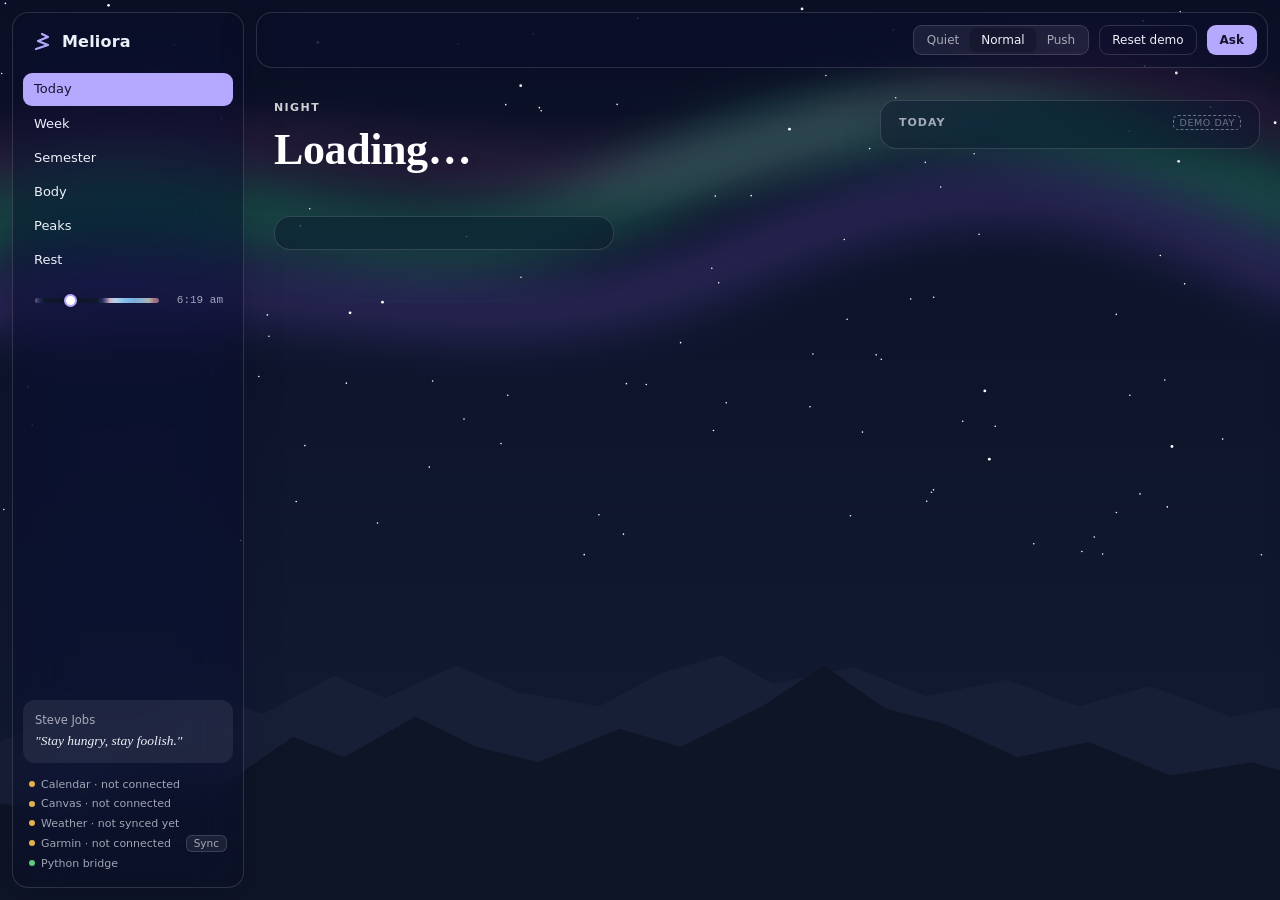
==== src/meliora/ui/index.html @ 4101218d "Garmin collector: sleep, HRV, RHR, Body Battery, readiness, VO2 max, activities Generic metrics tabl" ====
<!doctype html>
<html lang="en" data-ink="dark">
<head>
<meta charset="utf-8">
<title>Meliora</title>
<link rel="stylesheet" href="style.css">
</head>
<body>

<!-- The sky: everything behind the glass. -->
<div class="sky" id="sky" aria-hidden="true">
  <!-- Stars and aurora animate whole layers (GPU-composited), never shapes inside an SVG. -->
  <div class="stars" id="stars"></div>
  <div class="aurora" id="aurora">
    <svg width="0" height="0" style="position:absolute"><defs><filter id="soft" x="-20%" y="-50%" width="140%" height="200%"><feGaussianBlur stdDeviation="22"/></filter></defs></svg>
    <svg class="rib r1" viewBox="0 0 1440 600" preserveAspectRatio="none"><path filter="url(#soft)" fill="none" stroke-linecap="round" d="M-60 230 C 200 120, 420 300, 700 190 S 1180 90, 1500 210" stroke="#3BE38B" stroke-width="70"/></svg>
    <svg class="rib r2" viewBox="0 0 1440 600" preserveAspectRatio="none"><path filter="url(#soft)" fill="none" stroke-linecap="round" d="M-60 300 C 260 220, 520 360, 820 250 S 1240 180, 1500 280" stroke="#8A5CF6" stroke-width="60"/></svg>
    <svg class="rib r3" viewBox="0 0 1440 600" preserveAspectRatio="none"><path filter="url(#soft)" fill="none" stroke-linecap="round" d="M-60 160 C 300 90, 600 220, 900 130 S 1300 60, 1500 140" stroke="#E05AA8" stroke-width="40"/></svg>
  </div>
  <div class="sun" id="sun"></div>
  <div class="belt" id="belt"></div>
  <div class="glow" id="glow"></div>
  <svg class="ridge" viewBox="0 0 1440 300" preserveAspectRatio="xMidYMax slice">
    <defs>
      <linearGradient id="litGrad" x1="0" y1="0" x2="0" y2="1">
        <stop offset="0" stop-color="#F2B39B" stop-opacity="1"/>
        <stop offset=".45" stop-color="#F2B39B" stop-opacity=".35"/>
        <stop offset=".8" stop-color="#F2B39B" stop-opacity="0"/>
      </linearGradient>
    </defs>
    <path id="ridge-far" d="M0 300 L0 170 L80 150 L150 120 L210 140 L290 95 L350 118 L420 80 L470 102 L540 70 L600 96 L680 110 L740 78 L800 60 L850 88 L930 72 L1000 100 L1080 84 L1150 110 L1220 90 L1300 120 L1380 104 L1440 130 L1440 300 Z"/>
    <path id="ridge-near" d="M0 300 L0 230 L90 205 L170 215 L250 170 L310 188 L380 140 L430 160 L500 120 L560 150 L620 165 L700 132 L760 150 L840 110 L900 70 L960 112 L1020 128 L1090 160 L1160 145 L1240 178 L1320 165 L1440 200 L1440 300 Z"/>
    <path id="ridge-lit" fill="url(#litGrad)" d="M0 300 L0 230 L90 205 L170 215 L250 170 L310 188 L380 140 L430 160 L500 120 L560 150 L620 165 L700 132 L760 150 L840 110 L900 70 L960 112 L1020 128 L1090 160 L1160 145 L1240 178 L1320 165 L1440 200 L1440 300 Z"/>
  </svg>
</div>

<div class="app">
  <aside class="side glass">
    <div class="brand">
      <svg width="20" height="20" viewBox="0 0 20 20" aria-hidden="true"><path d="M3 17 L15 13 L5 9 L15 5 L9 2" fill="none" stroke="currentColor" stroke-width="2.2" stroke-linecap="round" stroke-linejoin="round"/></svg>
      Meliora
    </div>
    <nav>
      <a class="nav on">Today <b id="pendcount"></b></a>
      <a class="nav">Week</a>
      <a class="nav">Semester</a>
      <a class="nav">Body</a>
      <a class="nav">Peaks</a>
      <a class="nav">Rest</a>
    </nav>
    <div class="scrub">
      <input type="range" id="slider" min="0" max="1439" step="1" aria-label="Time of day for the sky">
      <button class="time" id="time" title="Back to the real time"></button>
    </div>
    <div class="why">Steve Jobs<em>"Stay hungry, stay foolish."</em></div>
    <div class="sources">
      <div class="src off"><i></i>Calendar · not connected</div>
      <div class="src off"><i></i>Canvas · not connected</div>
      <div class="src off" id="src-weather"><i></i>Weather · not synced yet</div>
      <div class="src off"><span id="src-garmin"><i></i>Garmin · not connected</span><button class="sync" id="sync" title="Pull from Garmin now">Sync</button></div>
      <div class="src" id="bridge"><i></i>Python bridge</div>
    </div>
  </aside>

  <header class="top glass">
    <div class="date"><b id="date"></b><span id="wx"></span></div>
    <div class="spacer"></div>
    <div class="seg" role="group" aria-label="How hard it pushes">
      <button data-push="quiet">Quiet</button><button data-push="normal" class="on">Normal</button><button data-push="push">Push</button>
    </div>
    <button class="btn ghost" id="reset" title="Clear today's Confirm/Decline choices">Reset demo</button>
    <button class="btn primary" id="ask">Ask</button>
  </header>

  <main class="center">
    <section class="hero">
      <div class="eyebrow" id="phase"></div>
      <h1 class="sentence" id="sentence">Loading…</h1>
      <div class="because" id="because"></div>
      <div class="next glass" id="next"></div>
    </section>

    <section class="agenda glass">
      <div class="agenda-h"><h3>Today</h3><span class="tag-demo">demo day</span></div>
      <div class="rows" id="rows"></div>
    </section>

    <aside class="drawer glass" id="drawer" aria-label="Ask">
      <div class="dh"><b>Ask</b><button class="btn ghost" id="close">Close</button></div>
      <div class="msgs" id="msgs">
        <div class="m a">Ask about your day. The model isn't connected yet, but this goes through Python.</div>
      </div>
      <form class="compose" id="compose"><input id="q" placeholder="Ask about your day…" autocomplete="off"></form>
    </aside>
  </main>

  <div class="toast" id="toast"></div>
</div>

<script src="sky.js"></script>
<script src="app.js"></script>
</body>
</html>
---- src/meliora/ui/style.css ----
/* Meliora: glass panels over a sky that follows the sun. System fonts only (offline). */
:root{
  --serif: ui-serif, "New York", "Iowan Old Style", Georgia, serif;
  --sans: -apple-system, BlinkMacSystemFont, "SF Pro Text", "Helvetica Neue", system-ui, sans-serif;
  --mono: ui-monospace, "SF Mono", Menlo, monospace;
  --sky-ink:#fff;
}
/* Ink tokens flip with the sky's brightness (set by sky.js), not with macOS appearance. */
:root[data-ink="dark"]{
  --glass:rgba(12,14,34,.42); --glass-2:rgba(255,255,255,.07); --edge:rgba(255,255,255,.14);
  --ink:#EEF0FA; --muted:rgba(238,240,250,.66); --faint:rgba(238,240,250,.42);
  --accent:#B4A8FF; --accent-ink:#17142E; --pen:#E9C48A; --pen-soft:rgba(233,196,138,.13);
  --rest:#7FD6C2; --now:#FF8C73; color-scheme:dark;
}
:root[data-ink="light"]{
  --glass:rgba(255,255,255,.52); --glass-2:rgba(255,255,255,.5); --edge:rgba(255,255,255,.7);
  --ink:#141A2E; --muted:rgba(20,26,46,.64); --faint:rgba(20,26,46,.42);
  --accent:#4B3DB3; --accent-ink:#fff; --pen:#94640F; --pen-soft:rgba(233,196,138,.28);
  --rest:#1F6E5F; --now:#C24F3A; color-scheme:light;
}

*{box-sizing:border-box}
html,body{margin:0;height:100%;overflow:hidden}
body{font:13px/1.4 var(--sans);color:var(--ink);background:#0B1026;-webkit-font-smoothing:antialiased;transition:color .6s}
button{font:inherit;color:inherit;cursor:pointer}
button:focus-visible,input:focus-visible{outline:2px solid var(--accent);outline-offset:2px}

/* ---------- sky ---------- */
.sky{position:fixed;inset:0;overflow:hidden;background:#0B1026}
.stars{position:absolute;inset:0;transition:opacity .8s}
.stars svg{position:absolute;inset:0;width:100%;height:100%;fill:#fff;animation:twinkle 6s ease-in-out infinite;will-change:opacity}
@keyframes twinkle{50%{opacity:.35}}
.aurora{position:absolute;left:0;top:0;width:100%;height:70%;transition:opacity .8s;mix-blend-mode:screen}
.rib{position:absolute;inset:0;width:100%;height:100%;overflow:visible;animation:drift 26s ease-in-out infinite alternate;will-change:transform}
.r1{opacity:.25}.r2{opacity:.2;animation-duration:34s}.r3{opacity:.15;animation-duration:41s}
@keyframes drift{0%{transform:translateX(-40px) scaleY(.9)}50%{opacity:.15}100%{transform:translateX(50px) scaleY(1.1)}}
/* Battery: invisible layers stop, and everything stops when the window isn't in front. */
.sky .off{visibility:hidden}
.sky .off *,html.paused .sky *{animation-play-state:paused}
.sun{position:absolute;width:54px;height:54px;margin:-27px 0 0 -27px;border-radius:50%;background:var(--sun,#FFF7E0);
  box-shadow:0 0 40px 14px color-mix(in srgb,var(--sun,#FFF7E0) 55%,transparent),0 0 140px 60px color-mix(in srgb,var(--sun,#FFF7E0) 22%,transparent)}
.belt{position:absolute;left:0;right:0;bottom:22%;height:26%;background:linear-gradient(to bottom,transparent,rgba(var(--belt,200,139,176),.9) 60%,transparent)}
.glow{position:absolute;left:0;right:0;bottom:0;height:60%;background:radial-gradient(120% 80% at 70% 100%,rgba(242,179,86,.95),transparent 65%)}
.ridge{position:absolute;left:0;right:0;bottom:0;width:100%;height:34vh}
.ridge path{transition:fill .6s}
#ridge-lit{mix-blend-mode:screen;transition:opacity .6s}

/* ---------- app grid ---------- */
.app{position:relative;height:100vh;display:grid;grid-template-columns:232px minmax(0,1fr);grid-template-rows:56px minmax(0,1fr);gap:12px;padding:12px}
.glass{background:var(--glass);border:1px solid var(--edge);border-radius:16px;
  -webkit-backdrop-filter:blur(24px) saturate(1.5);backdrop-filter:blur(24px) saturate(1.5);
  box-shadow:0 10px 40px rgba(5,8,25,.18);transition:background .6s,border-color .6s}

.side{grid-row:1/3;padding:16px 10px;display:flex;flex-direction:column;gap:2px}
.brand{display:flex;align-items:center;gap:9px;padding:2px 10px 18px;font-weight:700;font-size:16px;letter-spacing:.2px;color:var(--ink)}
.brand svg{color:var(--accent)}
nav{display:flex;flex-direction:column;gap:2px}
.nav{display:flex;justify-content:space-between;padding:7px 11px;border-radius:9px;font-weight:500;color:var(--ink);cursor:default}
.nav:hover{background:var(--glass-2)}
.nav.on{background:var(--accent);color:var(--accent-ink)}
.nav b{font-weight:600;font-size:11px;opacity:.75}
.why{margin-top:auto;padding:12px;border-radius:12px;background:var(--glass-2);color:var(--muted);font-size:11.5px}
.why em{display:block;margin-top:4px;font-family:var(--serif);font-style:italic;font-size:13.5px;color:var(--ink)}
.sources{margin-top:12px;padding:0 6px;display:flex;flex-direction:column;gap:4px;font-size:11px;color:var(--muted)}
.src{display:flex;align-items:center;gap:6px}
.src i{width:6px;height:6px;border-radius:50%;background:#5FC97F}
.src.off i{background:#E2B04F}
.src span{display:flex;align-items:center;gap:6px}
.src .sync{margin-left:auto;border:1px solid var(--edge);background:var(--glass-2);border-radius:6px;padding:0 7px;font-size:10.5px;color:var(--muted)}
.src .sync:disabled{opacity:.5;cursor:default}

.top{display:flex;align-items:center;gap:10px;padding:0 10px 0 18px}
.date b{font-size:14px;font-weight:600}
.date span{color:var(--muted);margin-left:10px}
.spacer{flex:1}
.seg{display:flex;background:var(--glass-2);border:1px solid var(--edge);border-radius:9px;padding:2px}
.seg button{border:0;background:none;padding:4px 11px;border-radius:7px;font-size:12px;color:var(--muted)}
.seg button.on{background:var(--glass);color:var(--ink);box-shadow:0 1px 3px rgba(0,0,0,.15)}
.btn{border:1px solid var(--edge);background:var(--glass-2);border-radius:9px;padding:6px 12px;font-size:12px}
.btn.primary{background:var(--accent);border-color:transparent;color:var(--accent-ink);font-weight:600}
.btn.ghost{background:none}

/* ---------- center ---------- */
.center{position:relative;display:grid;grid-template-columns:minmax(0,1fr) 380px;gap:24px;min-height:0;padding:20px 8px 0 18px}
.hero{display:flex;flex-direction:column;align-items:flex-start;min-width:0}
.eyebrow{font-size:11px;letter-spacing:1.4px;text-transform:uppercase;color:var(--sky-ink);opacity:.8;font-weight:600;transition:color .6s}
.sentence{font-family:var(--serif);font-weight:600;font-size:44px;line-height:1.14;letter-spacing:-.4px;margin:10px 0 0;max-width:720px;
  color:var(--sky-ink);text-wrap:balance;text-shadow:0 1px 18px rgba(0,0,0,.12);transition:opacity .2s,color .6s}
.sentence mark{background:none;color:inherit;text-decoration:underline;text-decoration-thickness:3px;text-underline-offset:7px;text-decoration-color:color-mix(in srgb,var(--sky-ink) 45%,transparent)}
.because{display:flex;flex-wrap:wrap;gap:6px;margin-top:14px;transition:opacity .2s}
.chip{font-family:var(--mono);font-size:11px;padding:3px 9px;border-radius:7px;background:var(--glass);border:1px solid var(--edge);
  -webkit-backdrop-filter:blur(14px);backdrop-filter:blur(14px)}
.next{margin-top:26px;padding:16px 18px;min-width:340px;max-width:460px;transition:opacity .2s,background .6s}
.next .lbl{font-size:10.5px;letter-spacing:1px;text-transform:uppercase;color:var(--muted)}
.next .what{font-size:18px;font-weight:600;margin:4px 0 2px}
.next .meta{color:var(--muted)}
.next .acts{display:flex;gap:8px;margin-top:14px}
.fading{opacity:0}

.agenda{display:flex;flex-direction:column;min-height:0;padding:14px 10px 10px;align-self:start;max-height:100%}
.agenda-h{display:flex;justify-content:space-between;align-items:baseline;padding:0 8px 8px}
.agenda-h h3{margin:0;font-size:11px;letter-spacing:1px;text-transform:uppercase;color:var(--muted)}
.tag-demo{font-size:9.5px;letter-spacing:.6px;text-transform:uppercase;color:var(--faint);border:1px dashed var(--faint);border-radius:5px;padding:0 5px}
.rows{overflow:auto;display:flex;flex-direction:column;gap:4px}
.row{display:grid;grid-template-columns:46px minmax(0,1fr) auto;gap:8px;align-items:center;padding:7px 9px;border-radius:10px;border:1px solid transparent;position:relative}
.row .tm{font-family:var(--mono);font-size:11px;color:var(--muted)}
.row b{font-weight:600;display:block;white-space:nowrap;overflow:hidden;text-overflow:ellipsis}
.row .sub{font-size:11px;color:var(--muted);display:block;white-space:nowrap;overflow:hidden;text-overflow:ellipsis}
.row.ink{background:var(--glass-2);box-shadow:inset 3px 0 0 var(--accent)}
.row.prot{opacity:.62}
.row.rest{background:var(--glass-2);box-shadow:inset 3px 0 0 var(--rest)}
.row.pen{background:var(--pen-soft);border:1.5px dashed var(--pen)}
.row.pen .tm{color:var(--pen)}
.row.past{opacity:.45}
.row.now{box-shadow:inset 3px 0 0 var(--now);background:var(--glass-2)}
.row.now::after{content:"now";position:absolute;right:8px;top:-7px;font-size:9px;font-weight:700;letter-spacing:.8px;text-transform:uppercase;color:#fff;background:var(--now);border-radius:4px;padding:0 4px}
.row.declined{opacity:.4;border-style:dotted}
.pa{display:flex;gap:4px}
.pa button{border:1px solid var(--pen);background:none;color:var(--pen);border-radius:6px;padding:1px 7px;font-size:11px}
.pa button.y{background:var(--pen);color:var(--accent-ink)}
:root[data-ink="light"] .pa button.y{color:#fff}

/* ---------- drawer ---------- */
.drawer{position:absolute;top:0;right:-6px;bottom:0;width:380px;display:flex;flex-direction:column;transform:translateX(calc(100% + 30px));transition:transform .25s ease;z-index:5}
.drawer.open{transform:none}
.dh{display:flex;align-items:center;padding:12px 14px;border-bottom:1px solid var(--edge)}
.dh b{flex:1}
.msgs{flex:1;overflow:auto;padding:14px;display:flex;flex-direction:column;gap:10px}
.m{max-width:88%;padding:8px 11px;border-radius:12px;font-size:12.5px}
.m.u{align-self:flex-end;background:var(--accent);color:var(--accent-ink)}
.m.a{background:var(--glass-2)}
.compose{margin:12px;border:1px solid var(--edge);border-radius:10px;display:flex}
.compose input{flex:1;border:0;background:none;font:inherit;color:inherit;padding:9px 11px;outline:none}

/* ---------- sky scrubber (sidebar) ---------- */
.scrub{display:flex;align-items:center;gap:8px;margin:14px 6px 0;padding:0 4px}
#slider{flex:1;min-width:0;-webkit-appearance:none;appearance:none;height:5px;border-radius:3px;background:var(--track,#333)}
#slider::-webkit-slider-thumb{-webkit-appearance:none;width:13px;height:13px;border-radius:50%;background:#fff;border:2px solid var(--accent);box-shadow:0 1px 4px rgba(0,0,0,.3)}
.time{border:0;background:none;padding:0;font-family:var(--mono);font-size:11px;color:var(--muted);min-width:54px;text-align:right}
.time.scrubbed{color:var(--accent);text-decoration:underline dotted;text-underline-offset:3px}

.toast{position:fixed;left:50%;bottom:32px;transform:translate(-50%,16px);opacity:0;background:var(--ink);color:var(--accent-ink);padding:8px 14px;border-radius:10px;font-size:12px;transition:all .2s;pointer-events:none;z-index:9}
:root[data-ink="light"] .toast{color:#fff}
:root[data-ink="dark"] .toast{color:#141A2E}
.toast.show{opacity:1;transform:translate(-50%,0)}

@media (max-width:1180px){ .center{grid-template-columns:minmax(0,1fr) 330px} .sentence{font-size:36px} }
@media (prefers-reduced-motion:reduce){ .rib,.stars svg{animation:none} .drawer{transition:none} }
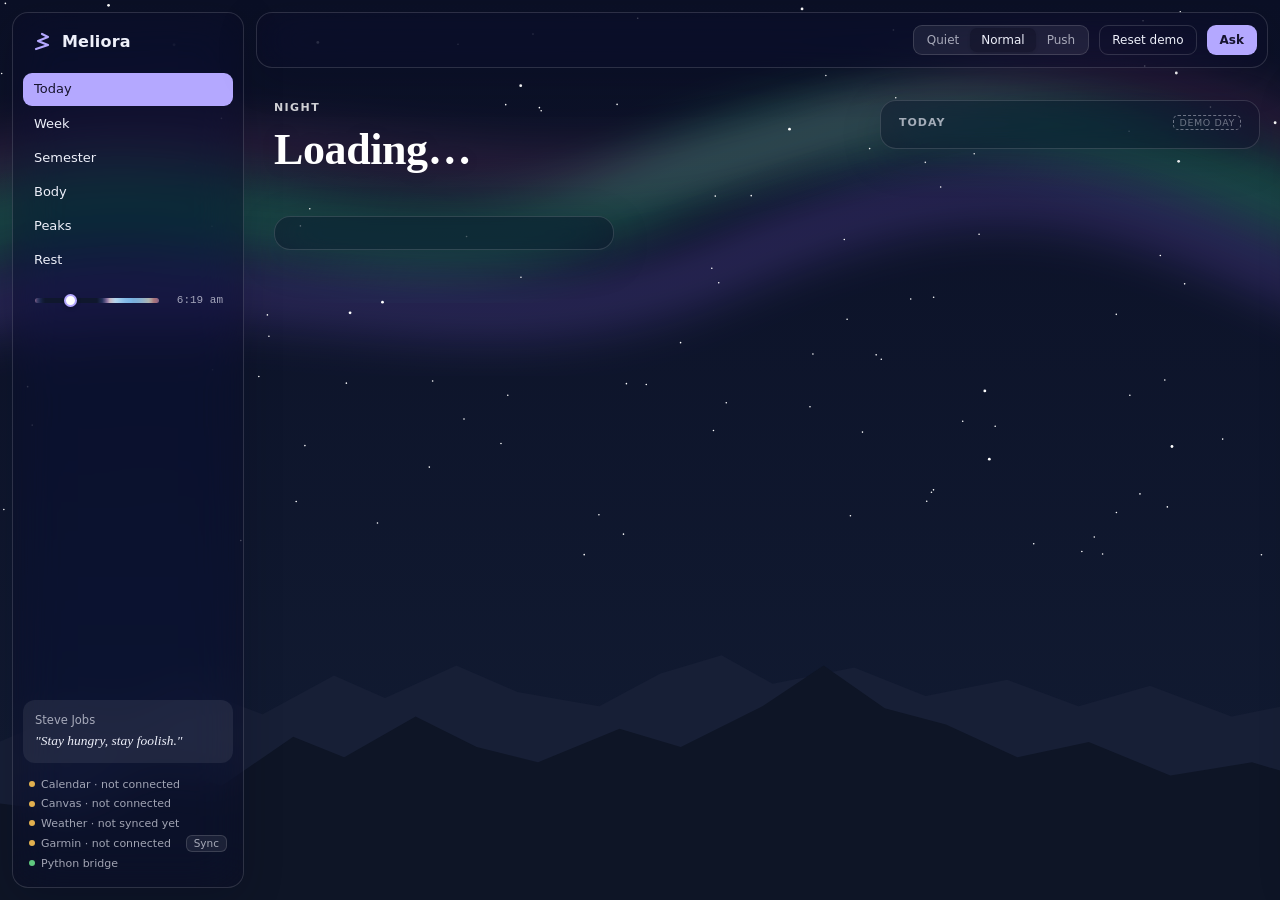
==== commit d8f95c7a: "Ask drawer: on-device chat with a 4B / 8B / 30B model switch - chat.py: Python builds a compact brie" ====
--- a/src/meliora/ui/index.html
+++ b/src/meliora/ui/index.html
@@ -41,10 +41,10 @@
       Meliora
     </div>
     <nav>
-      <a class="nav on">Today <b id="pendcount"></b></a>
+      <a class="nav on" data-view="today">Today <b id="pendcount"></b></a>
       <a class="nav">Week</a>
       <a class="nav">Semester</a>
-      <a class="nav">Body</a>
+      <a class="nav" data-view="body">Body</a>
       <a class="nav">Peaks</a>
       <a class="nav">Rest</a>
     </nav>
@@ -85,19 +85,60 @@
       <div class="rows" id="rows"></div>
     </section>
 
+  </main>
+
+  <main class="bodyv" id="bodyv" hidden>
+    <aside class="ov glass" id="ov" aria-label="Overview"></aside>
+    <div class="bv-main">
+    <div class="bv-head">
+      <div><h2>Body</h2><span class="bv-src" id="bv-src"></span></div>
+      <div class="seg" id="bv-range" role="group" aria-label="Date range">
+        <button data-days="30">30 days</button><button data-days="90" class="on">90 days</button>
+      </div>
+    </div>
+    <section class="tiles" id="tiles"></section>
+    <section class="cards">
+      <article class="card glass" data-chart="weeks">
+        <header><h3>Weekly distance</h3><span class="legend"><i class="sw s1"></i>Runs<i class="sw s2"></i>Hikes</span><button class="tbl">Table</button></header>
+        <div class="plot"></div>
+      </article>
+      <article class="card glass" data-chart="sleep">
+        <header><h3>Sleep per night</h3><button class="tbl">Table</button></header>
+        <div class="plot"></div>
+      </article>
+      <article class="card glass" data-chart="hrv">
+        <header><h3>HRV</h3><span class="legend"><i class="ln s1"></i>7-day avg<i class="dt m0"></i>Nightly</span><button class="tbl">Table</button></header>
+        <div class="plot"></div>
+      </article>
+      <article class="card glass" data-chart="rhr">
+        <header><h3>Resting heart rate</h3><button class="tbl">Table</button></header>
+        <div class="plot"></div>
+      </article>
+    </section>
+    <article class="card glass acts">
+      <header><h3>Recent activities</h3></header>
+      <div class="plot" id="acts"></div>
+    </article>
+    </div>
+  </main>
+
     <aside class="drawer glass" id="drawer" aria-label="Ask">
-      <div class="dh"><b>Ask</b><button class="btn ghost" id="close">Close</button></div>
+      <div class="dh">
+        <b>Ask</b>
+        <div class="seg small" id="tiers" role="group" aria-label="Model"></div>
+        <button class="btn ghost" id="close">Close</button>
+      </div>
       <div class="msgs" id="msgs">
-        <div class="m a">Ask about your day. The model isn't connected yet, but this goes through Python.</div>
+        <div class="m a">Ask about today: your schedule, the weather, or how your body numbers look. Answers come from a model on this Mac.</div>
       </div>
       <form class="compose" id="compose"><input id="q" placeholder="Ask about your day…" autocomplete="off"></form>
     </aside>
-  </main>
 
   <div class="toast" id="toast"></div>
 </div>
 
 <script src="sky.js"></script>
+<script src="charts.js"></script>
 <script src="app.js"></script>
 </body>
 </html>
--- a/src/meliora/ui/style.css
+++ b/src/meliora/ui/style.css
@@ -7,12 +7,15 @@
 }
 /* Ink tokens flip with the sky's brightness (set by sky.js), not with macOS appearance. */
 :root[data-ink="dark"]{
+  /* Chart series: dataviz reference palette, dark steps (validated on dark glass). */
+  --s1:#3987e5; --s2:#d95926; --gridc:rgba(238,240,250,.12); --axisc:rgba(238,240,250,.28);
   --glass:rgba(12,14,34,.42); --glass-2:rgba(255,255,255,.07); --edge:rgba(255,255,255,.14);
   --ink:#EEF0FA; --muted:rgba(238,240,250,.66); --faint:rgba(238,240,250,.42);
   --accent:#B4A8FF; --accent-ink:#17142E; --pen:#E9C48A; --pen-soft:rgba(233,196,138,.13);
   --rest:#7FD6C2; --now:#FF8C73; color-scheme:dark;
 }
 :root[data-ink="light"]{
+  --s1:#2a78d6; --s2:#eb6834; --gridc:rgba(20,26,46,.1); --axisc:rgba(20,26,46,.28);
   --glass:rgba(255,255,255,.52); --glass-2:rgba(255,255,255,.5); --edge:rgba(255,255,255,.7);
   --ink:#141A2E; --muted:rgba(20,26,46,.64); --faint:rgba(20,26,46,.42);
   --accent:#4B3DB3; --accent-ink:#fff; --pen:#94640F; --pen-soft:rgba(233,196,138,.28);
@@ -121,10 +124,16 @@
 :root[data-ink="light"] .pa button.y{color:#fff}
 
 /* ---------- drawer ---------- */
-.drawer{position:absolute;top:0;right:-6px;bottom:0;width:380px;display:flex;flex-direction:column;transform:translateX(calc(100% + 30px));transition:transform .25s ease;z-index:5}
+.drawer{position:absolute;top:80px;right:12px;bottom:12px;width:380px;display:flex;flex-direction:column;transform:translateX(calc(100% + 30px));transition:transform .25s ease;z-index:5}
 .drawer.open{transform:none}
 .dh{display:flex;align-items:center;padding:12px 14px;border-bottom:1px solid var(--edge)}
+.dh{gap:10px}
 .dh b{flex:1}
+.seg.small button{padding:3px 9px;font-size:11.5px}
+.seg button.missing{opacity:.45}
+.m.a .by{display:block;margin-top:4px;font-size:10.5px;color:var(--faint)}
+.m.a.pending{color:var(--muted)}
+.m.a.err{color:var(--pen)}
 .msgs{flex:1;overflow:auto;padding:14px;display:flex;flex-direction:column;gap:10px}
 .m{max-width:88%;padding:8px 11px;border-radius:12px;font-size:12.5px}
 .m.u{align-self:flex-end;background:var(--accent);color:var(--accent-ink)}
@@ -144,5 +153,90 @@
 :root[data-ink="dark"] .toast{color:#141A2E}
 .toast.show{opacity:1;transform:translate(-50%,0)}
 
-@media (max-width:1180px){ .center{grid-template-columns:minmax(0,1fr) 330px} .sentence{font-size:36px} }
+/* ---------- body view ---------- */
+.app[data-view="body"] .center{display:none}
+.bodyv{grid-column:2;grid-row:2;min-height:0;display:grid;grid-template-columns:288px minmax(0,1fr);gap:12px}
+.bv-main{min-height:0;overflow:auto;padding:0 4px 12px;display:flex;flex-direction:column;gap:12px}
+/* Overview column: Python's facts, one model-written line on top. */
+.ov{min-height:0;overflow:auto;padding:16px 16px 14px;display:flex;flex-direction:column;gap:6px}
+.ov-h{display:flex;justify-content:space-between;align-items:baseline}
+.ov-h b{font-size:11px;font-weight:600;letter-spacing:.8px;text-transform:uppercase;color:var(--muted)}
+.ov-h span{font-size:11px;color:var(--faint)}
+.ov-line{margin:6px 0 0;font:500 17px/1.38 var(--serif);color:var(--ink);transition:opacity .25s}
+.ov-line.fading{opacity:.35}
+.ov-by{font-size:10.5px;color:var(--faint);margin-bottom:8px}
+.ov h4{margin:10px 0 2px;font-size:11px;font-weight:600;letter-spacing:.8px;text-transform:uppercase;color:var(--muted)}
+.ov ul{list-style:none;margin:0;padding:0;display:flex;flex-direction:column}
+.ov li{display:grid;grid-template-columns:8px minmax(0,1fr);gap:10px;padding:8px 0;border-top:1px solid var(--gridc)}
+.ov li:first-child{border-top:0}
+.ov li>i{width:7px;height:7px;border-radius:50%;margin-top:5px;background:var(--faint)}
+.ov li.good>i{background:var(--rest)} .ov li.watch>i{background:var(--pen)}
+.ov .ov-top{display:flex;justify-content:space-between;gap:8px;align-items:baseline}
+.ov .ov-top b{font-weight:600;font-size:12.5px}
+.ov .ov-top .w{font-size:11.5px;color:var(--muted);white-space:nowrap}
+.ov li.good .w{color:var(--rest)} .ov li.watch .w{color:var(--pen)}
+.ov .v{font-size:15px;font-weight:600;font-variant-numeric:tabular-nums;margin-top:1px}
+.ov .ov-sub{font-size:11px;color:var(--muted);font-variant-numeric:tabular-nums}
+.ov .asof{color:var(--pen)}
+.ov .std .t{font-size:12.5px;font-weight:550}
+.ov-empty{color:var(--muted);font-size:12px}
+.bodyv[hidden]{display:none}
+.bv-head{display:flex;justify-content:space-between;align-items:flex-end;padding:8px 6px 0}
+.bv-head h2{margin:0;font-size:22px;font-weight:650;color:var(--sky-ink);display:inline}
+.bv-src{margin-left:10px;font-size:12px;color:var(--sky-ink);opacity:.75}
+.tiles{display:grid;grid-template-columns:repeat(auto-fill,minmax(160px,1fr));gap:10px}
+.tile{padding:12px 14px;display:flex;flex-direction:column;gap:2px}
+.tile .lbl{font-size:11.5px;color:var(--muted)}
+.tile .v{font-size:26px;font-weight:600;letter-spacing:-.3px}
+.tile .v small{font-size:13px;font-weight:500;color:var(--muted);margin-left:3px}
+.tile .d{font-size:11px;color:var(--muted)}
+.tile .asof{font-size:10.5px;color:var(--pen)}
+.spark{margin-top:6px}
+.spark polyline{fill:none;stroke:var(--faint);stroke-width:1.5;stroke-linejoin:round;stroke-linecap:round}
+.spark circle{fill:var(--s1)}
+.cards{display:grid;grid-template-columns:repeat(auto-fit,minmax(380px,1fr));gap:12px}
+.card{padding:12px 14px 10px;min-width:0}
+.card header{display:flex;align-items:center;gap:12px;margin-bottom:6px}
+.card h3{margin:0;font-size:12px;font-weight:600;letter-spacing:.2px}
+.legend{display:flex;align-items:center;gap:5px;font-size:11px;color:var(--muted)}
+.legend i{display:inline-block;margin-left:6px}
+.legend .sw{width:9px;height:9px;border-radius:2px}
+.legend .ln{width:14px;height:2px;border-radius:1px}
+.legend .dt{width:6px;height:6px;border-radius:50%}
+.sw.s1,.ln.s1,.key.s1{background:var(--s1)} .sw.s2,.key.s2{background:var(--s2)} .dt.m0,.key.m0{background:var(--faint)}
+.tbl{margin-left:auto;border:1px solid var(--edge);background:var(--glass-2);border-radius:6px;padding:1px 8px;font-size:11px;color:var(--muted)}
+.tbl.on{color:var(--ink)}
+.plot{min-height:40px;color:var(--muted);font-size:12px}
+.chart{display:block}
+.chart .grid{stroke:var(--gridc);stroke-width:1}
+.chart .axis{stroke:var(--axisc);stroke-width:1}
+.chart .ref{stroke:var(--axisc);stroke-width:1}
+.chart .tick{font:10px var(--sans);fill:var(--muted);font-variant-numeric:tabular-nums}
+.chart .val{font:600 10.5px var(--sans);fill:var(--ink)}
+.chart .mark.s1{fill:var(--s1)} .chart .mark.s2{fill:var(--s2)}
+.chart .line{fill:none;stroke-width:2;stroke-linejoin:round;stroke-linecap:round}
+.chart .line.s1{stroke:var(--s1)}
+.chart .end.s1{fill:var(--s1)}
+.chart .end,.chart .dot{stroke:var(--glass-solid,#1B2038);stroke-width:2}
+:root[data-ink="light"] .chart .end,:root[data-ink="light"] .chart .dot{stroke:#E9EDF5}
+.chart .dot.m0{fill:var(--faint);stroke-width:1}
+.chart .cross{stroke:var(--axisc);stroke-width:1}
+.chart .hit{fill:transparent;outline:none}
+.chart .hit:focus-visible{stroke:var(--accent);stroke-width:1}
+.ctip{position:fixed;display:none;z-index:20;pointer-events:none;background:var(--ink);color:var(--accent-ink);padding:7px 10px;border-radius:8px;font-size:11.5px;box-shadow:0 6px 20px rgba(0,0,0,.25);min-width:120px}
+:root[data-ink="light"] .ctip{color:#fff} :root[data-ink="dark"] .ctip{color:#141A2E}
+.ctip-t{font-size:10.5px;opacity:.7;margin-bottom:3px}
+.ctip-r{display:flex;align-items:center;gap:6px;line-height:1.5}
+.ctip-r b{font-weight:650}
+.ctip-r span{opacity:.75}
+.ctip .key{width:10px;height:2px;border-radius:1px;flex:none}
+.ctip .key.m0{background:currentColor;opacity:.45;width:6px;height:6px;border-radius:50%}
+.dtable{width:100%;border-collapse:collapse;font-size:11.5px;color:var(--ink)}
+.dtable th{text-align:left;font-weight:500;color:var(--muted);padding:4px 8px 4px 0;border-bottom:1px solid var(--edge)}
+.dtable td{padding:4px 8px 4px 0;border-bottom:1px solid var(--gridc);font-variant-numeric:tabular-nums;white-space:nowrap}
+.dtable tr:last-child td{border-bottom:0}
+.card .plot:has(.dtable){max-height:240px;overflow:auto}
+.card.acts .plot:has(.dtable){max-height:none;overflow:visible}
+
+@media (max-width:1180px){ .center{grid-template-columns:minmax(0,1fr) 330px} .sentence{font-size:36px} .bodyv{grid-template-columns:256px minmax(0,1fr)} }
 @media (prefers-reduced-motion:reduce){ .rib,.stars svg{animation:none} .drawer{transition:none} }
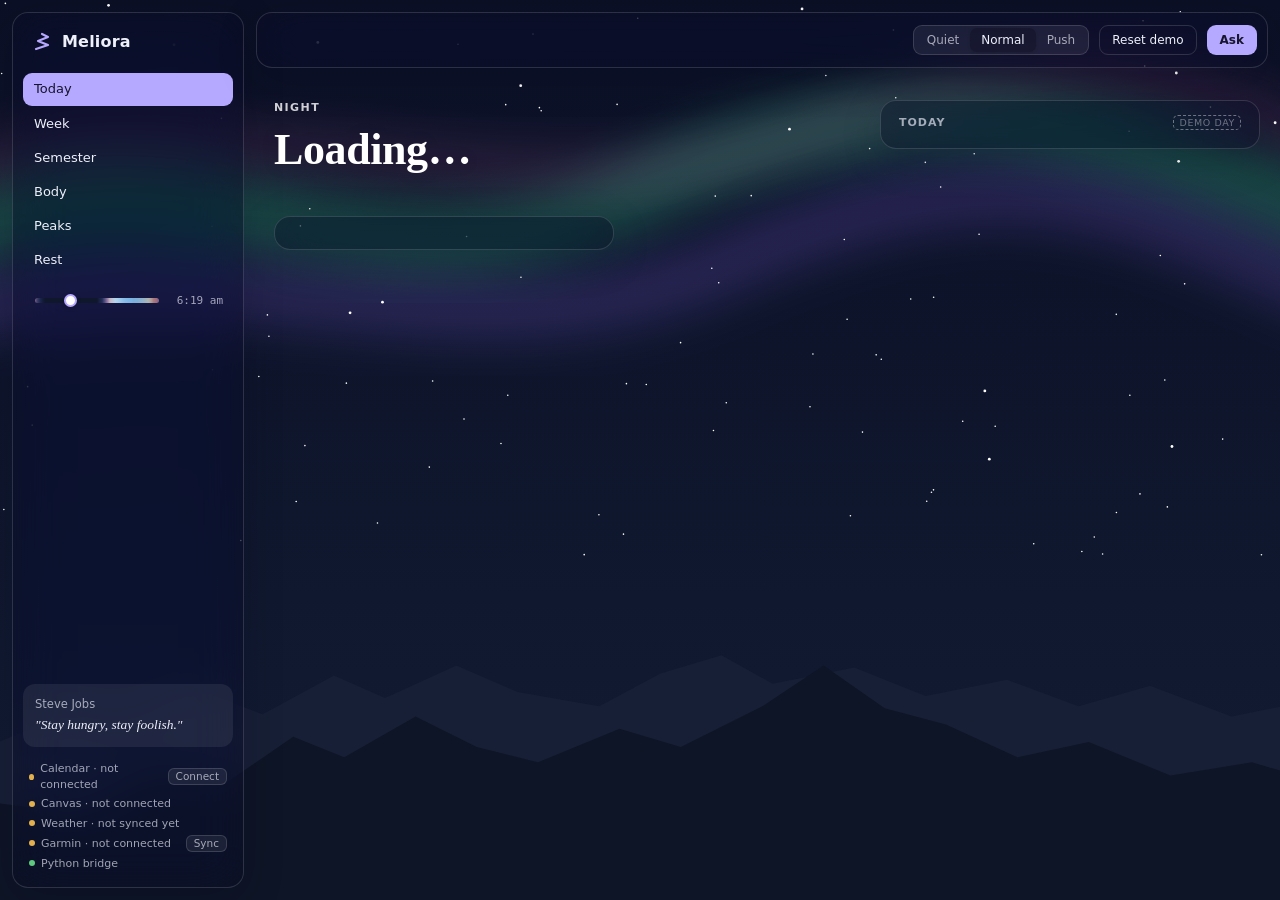
==== commit 413e66ac: "Apple Calendar: read events through EventKit and build Today from them - calendars.py: asks macOS fo" ====
--- a/src/meliora/ui/index.html
+++ b/src/meliora/ui/index.html
@@ -54,7 +54,7 @@
     </div>
     <div class="why">Steve Jobs<em>"Stay hungry, stay foolish."</em></div>
     <div class="sources">
-      <div class="src off"><i></i>Calendar · not connected</div>
+      <div class="src off"><span id="src-cal"><i></i>Calendar · not connected</span><button class="sync" id="cal-connect" title="Let Meliora read Apple Calendar">Connect</button></div>
       <div class="src off"><i></i>Canvas · not connected</div>
       <div class="src off" id="src-weather"><i></i>Weather · not synced yet</div>
       <div class="src off"><span id="src-garmin"><i></i>Garmin · not connected</span><button class="sync" id="sync" title="Pull from Garmin now">Sync</button></div>
@@ -81,7 +81,7 @@
     </section>
 
     <section class="agenda glass">
-      <div class="agenda-h"><h3>Today</h3><span class="tag-demo">demo day</span></div>
+      <div class="agenda-h"><h3>Today</h3><span class="allday" id="allday"></span><span class="tag-demo" id="tag-demo">demo day</span></div>
       <div class="rows" id="rows"></div>
     </section>
 
--- a/src/meliora/ui/style.css
+++ b/src/meliora/ui/style.css
@@ -23,7 +23,10 @@
 }
 
 *{box-sizing:border-box}
-html,body{margin:0;height:100%;overflow:hidden}
+[hidden]{display:none !important}
+/* clip, not hidden: hidden boxes can still be scrolled by focus, which shoved the page sideways
+   when the Ask drawer slid out with its text box focused. */
+html,body{margin:0;height:100%;overflow:clip}
 body{font:13px/1.4 var(--sans);color:var(--ink);background:#0B1026;-webkit-font-smoothing:antialiased;transition:color .6s}
 button{font:inherit;color:inherit;cursor:pointer}
 button:focus-visible,input:focus-visible{outline:2px solid var(--accent);outline-offset:2px}
@@ -49,7 +52,7 @@
 #ridge-lit{mix-blend-mode:screen;transition:opacity .6s}
 
 /* ---------- app grid ---------- */
-.app{position:relative;height:100vh;display:grid;grid-template-columns:232px minmax(0,1fr);grid-template-rows:56px minmax(0,1fr);gap:12px;padding:12px}
+.app{position:relative;height:100vh;overflow:clip;display:grid;grid-template-columns:232px minmax(0,1fr);grid-template-rows:56px minmax(0,1fr);gap:12px;padding:12px}
 .glass{background:var(--glass);border:1px solid var(--edge);border-radius:16px;
   -webkit-backdrop-filter:blur(24px) saturate(1.5);backdrop-filter:blur(24px) saturate(1.5);
   box-shadow:0 10px 40px rgba(5,8,25,.18);transition:background .6s,border-color .6s}
@@ -124,8 +127,8 @@
 :root[data-ink="light"] .pa button.y{color:#fff}
 
 /* ---------- drawer ---------- */
-.drawer{position:absolute;top:80px;right:12px;bottom:12px;width:380px;display:flex;flex-direction:column;transform:translateX(calc(100% + 30px));transition:transform .25s ease;z-index:5}
-.drawer.open{transform:none}
+.drawer{position:absolute;top:80px;right:12px;bottom:12px;width:380px;display:flex;flex-direction:column;transform:translateX(calc(100% + 30px));visibility:hidden;transition:transform .25s ease,visibility 0s linear .25s;z-index:5}
+.drawer.open{transform:none;visibility:visible;transition:transform .25s ease,visibility 0s}
 .dh{display:flex;align-items:center;padding:12px 14px;border-bottom:1px solid var(--edge)}
 .dh{gap:10px}
 .dh b{flex:1}
@@ -240,3 +243,4 @@
 
 @media (max-width:1180px){ .center{grid-template-columns:minmax(0,1fr) 330px} .sentence{font-size:36px} .bodyv{grid-template-columns:256px minmax(0,1fr)} }
 @media (prefers-reduced-motion:reduce){ .rib,.stars svg{animation:none} .drawer{transition:none} }
+.allday{flex:1;margin-left:10px;font-size:11.5px;color:var(--muted);white-space:nowrap;overflow:hidden;text-overflow:ellipsis}
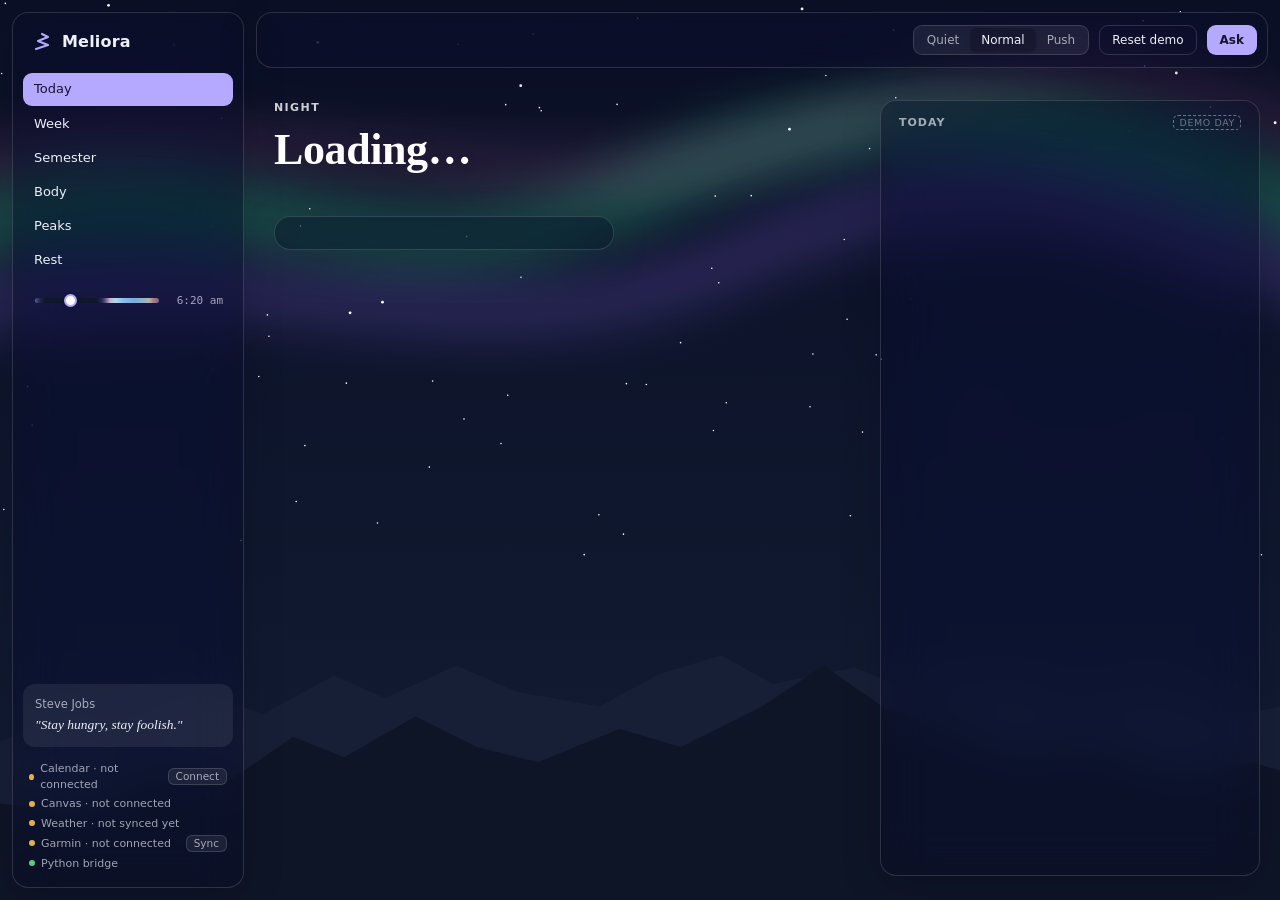
==== commit f2c2fe20: "Ask: Claude Haiku / Sonnet / Opus, with calendar proposals Claude runs via claude -p (subscription, " ====
--- a/src/meliora/ui/index.html
+++ b/src/meliora/ui/index.html
@@ -125,11 +125,14 @@
     <aside class="drawer glass" id="drawer" aria-label="Ask">
       <div class="dh">
         <b>Ask</b>
-        <div class="seg small" id="tiers" role="group" aria-label="Model"></div>
         <button class="btn ghost" id="close">Close</button>
       </div>
+      <div class="pick">
+        <div class="grp"><span>On this Mac</span><div class="seg small" id="tiers" role="group" aria-label="On-device model"></div></div>
+        <div class="grp"><span>Claude</span><div class="seg small" id="ctiers" role="group" aria-label="Claude model"></div></div>
+      </div>
       <div class="msgs" id="msgs">
-        <div class="m a">Ask about today: your schedule, the weather, or how your body numbers look. Answers come from a model on this Mac.</div>
+        <div class="m a" id="hello"></div>
       </div>
       <form class="compose" id="compose"><input id="q" placeholder="Ask about your day…" autocomplete="off"></form>
     </aside>
--- a/src/meliora/ui/style.css
+++ b/src/meliora/ui/style.css
@@ -103,24 +103,39 @@
 .next .acts{display:flex;gap:8px;margin-top:14px}
 .fading{opacity:0}
 
-.agenda{display:flex;flex-direction:column;min-height:0;padding:14px 10px 10px;align-self:start;max-height:100%}
+.agenda{display:flex;flex-direction:column;min-height:0;padding:14px 10px 10px;align-self:stretch;margin-bottom:12px}
 .agenda-h{display:flex;justify-content:space-between;align-items:baseline;padding:0 8px 8px}
 .agenda-h h3{margin:0;font-size:11px;letter-spacing:1px;text-transform:uppercase;color:var(--muted)}
 .tag-demo{font-size:9.5px;letter-spacing:.6px;text-transform:uppercase;color:var(--faint);border:1px dashed var(--faint);border-radius:5px;padding:0 5px}
-.rows{overflow:auto;display:flex;flex-direction:column;gap:4px}
-.row{display:grid;grid-template-columns:46px minmax(0,1fr) auto;gap:8px;align-items:center;padding:7px 9px;border-radius:10px;border:1px solid transparent;position:relative}
-.row .tm{font-family:var(--mono);font-size:11px;color:var(--muted)}
-.row b{font-weight:600;display:block;white-space:nowrap;overflow:hidden;text-overflow:ellipsis}
-.row .sub{font-size:11px;color:var(--muted);display:block;white-space:nowrap;overflow:hidden;text-overflow:ellipsis}
-.row.ink{background:var(--glass-2);box-shadow:inset 3px 0 0 var(--accent)}
-.row.prot{opacity:.62}
-.row.rest{background:var(--glass-2);box-shadow:inset 3px 0 0 var(--rest)}
-.row.pen{background:var(--pen-soft);border:1.5px dashed var(--pen)}
-.row.pen .tm{color:var(--pen)}
-.row.past{opacity:.45}
-.row.now{box-shadow:inset 3px 0 0 var(--now);background:var(--glass-2)}
-.row.now::after{content:"now";position:absolute;right:8px;top:-7px;font-size:9px;font-weight:700;letter-spacing:.8px;text-transform:uppercase;color:#fff;background:var(--now);border-radius:4px;padding:0 4px}
-.row.declined{opacity:.4;border-style:dotted}
+/* Day timeline: positions are % of the grid, so it fills the panel; past ~22 h it scrolls. */
+.rows{flex:1;min-height:0;overflow:auto;padding:6px 2px 6px 0}
+.tl{position:relative;height:max(100%, calc(var(--span) * 30px))}
+.hr{position:absolute;left:0;right:0;height:0;border-top:1px solid var(--gridc)}
+.hr span{position:absolute;left:4px;top:-7px;width:34px;font-family:var(--mono);font-size:10px;color:var(--faint);text-align:right}
+.ev{position:absolute;overflow:hidden;border-radius:8px;padding:4px 8px;border:1px solid transparent;display:flex;flex-direction:column;gap:1px;min-height:14px}
+.ev>*{flex-shrink:0}
+.ev b{font-weight:600;font-size:12px;line-height:1.25;white-space:nowrap;overflow:hidden;text-overflow:ellipsis}
+.ev .tm{font-family:var(--mono);font-size:10.5px;color:var(--muted);white-space:nowrap}
+.ev .sub{font-size:11px;color:var(--muted);white-space:nowrap;overflow:hidden;text-overflow:ellipsis}
+.ev.m{flex-direction:row;align-items:center;column-gap:8px}
+.ev.s{flex-direction:row;align-items:center;gap:8px;padding:0 8px}
+.ev.s .sub,.ev.m .sub{display:none}
+.ev.ink{background:var(--glass-2);box-shadow:inset 3px 0 0 var(--accent)}
+.ev.prot{background:var(--glass-2);opacity:.62}
+.ev.rest{background:var(--glass-2);box-shadow:inset 3px 0 0 var(--rest)}
+.ev.pen{background:var(--pen-soft);border:1.5px dashed var(--pen)}
+.ev.pen .tm{color:var(--pen)}
+.ev.past{opacity:.45}
+.ev.now{box-shadow:inset 3px 0 0 var(--now);background:var(--glass-2)}
+.ev.declined{opacity:.4;border-style:dotted}
+.ev .pa{position:absolute;top:3px;right:5px}
+.ev.s .pa{top:50%;transform:translateY(-50%)}
+.ev.pen b{padding-right:128px}
+.ev.m.pen,.ev.s.pen{padding-right:134px;align-items:center}
+.ev.m.pen b,.ev.s.pen b{padding-right:0}
+.nowline{position:absolute;left:40px;right:0;height:0;border-top:2px solid var(--now);z-index:2;pointer-events:none}
+.nowline::before{content:"";position:absolute;left:-4px;top:-5px;width:8px;height:8px;border-radius:50%;background:var(--now)}
+.tl-empty{position:absolute;left:44px;right:0;top:40%;text-align:center;color:var(--muted);font-size:12px}
 .pa{display:flex;gap:4px}
 .pa button{border:1px solid var(--pen);background:none;color:var(--pen);border-radius:6px;padding:1px 7px;font-size:11px}
 .pa button.y{background:var(--pen);color:var(--accent-ink)}
@@ -133,6 +148,20 @@
 .dh{gap:10px}
 .dh b{flex:1}
 .seg.small button{padding:3px 9px;font-size:11.5px}
+.pick{display:flex;gap:14px;padding:10px 14px;border-bottom:1px solid var(--edge)}
+.pick .grp{display:flex;flex-direction:column;gap:4px}
+.pick .grp span{font-size:9.5px;letter-spacing:.8px;text-transform:uppercase;color:var(--faint)}
+.seg.small button.missing{opacity:.45}
+/* An event a model proposed: pencil (dashed) until Add; then it's in the Meliora calendar. */
+.prop{align-self:stretch;max-width:none;border:1.5px dashed var(--pen);background:var(--pen-soft);border-radius:10px;padding:8px 11px;font-size:12.5px}
+.prop b{display:block;font-weight:600}
+.prop .when{font-family:var(--mono);font-size:11px;color:var(--pen)}
+.prop .where{font-size:11px;color:var(--muted)}
+.prop .pa{margin-top:7px}
+.prop.added{border-style:solid;border-color:var(--accent);background:var(--glass-2)}
+.prop.added .when{color:var(--muted)}
+.prop.skipped{opacity:.45;border-style:dotted}
+.prop .state{display:block;margin-top:6px;font-size:11px;color:var(--muted)}
 .seg button.missing{opacity:.45}
 .m.a .by{display:block;margin-top:4px;font-size:10.5px;color:var(--faint)}
 .m.a.pending{color:var(--muted)}
@@ -244,3 +273,5 @@
 @media (max-width:1180px){ .center{grid-template-columns:minmax(0,1fr) 330px} .sentence{font-size:36px} .bodyv{grid-template-columns:256px minmax(0,1fr)} }
 @media (prefers-reduced-motion:reduce){ .rib,.stars svg{animation:none} .drawer{transition:none} }
 .allday{flex:1;margin-left:10px;font-size:11.5px;color:var(--muted);white-space:nowrap;overflow:hidden;text-overflow:ellipsis}
+/* One-line blocks: the title gives way (ellipsis) so the time always fits. */
+.ev.m b,.ev.s b{flex-shrink:1;min-width:0}
